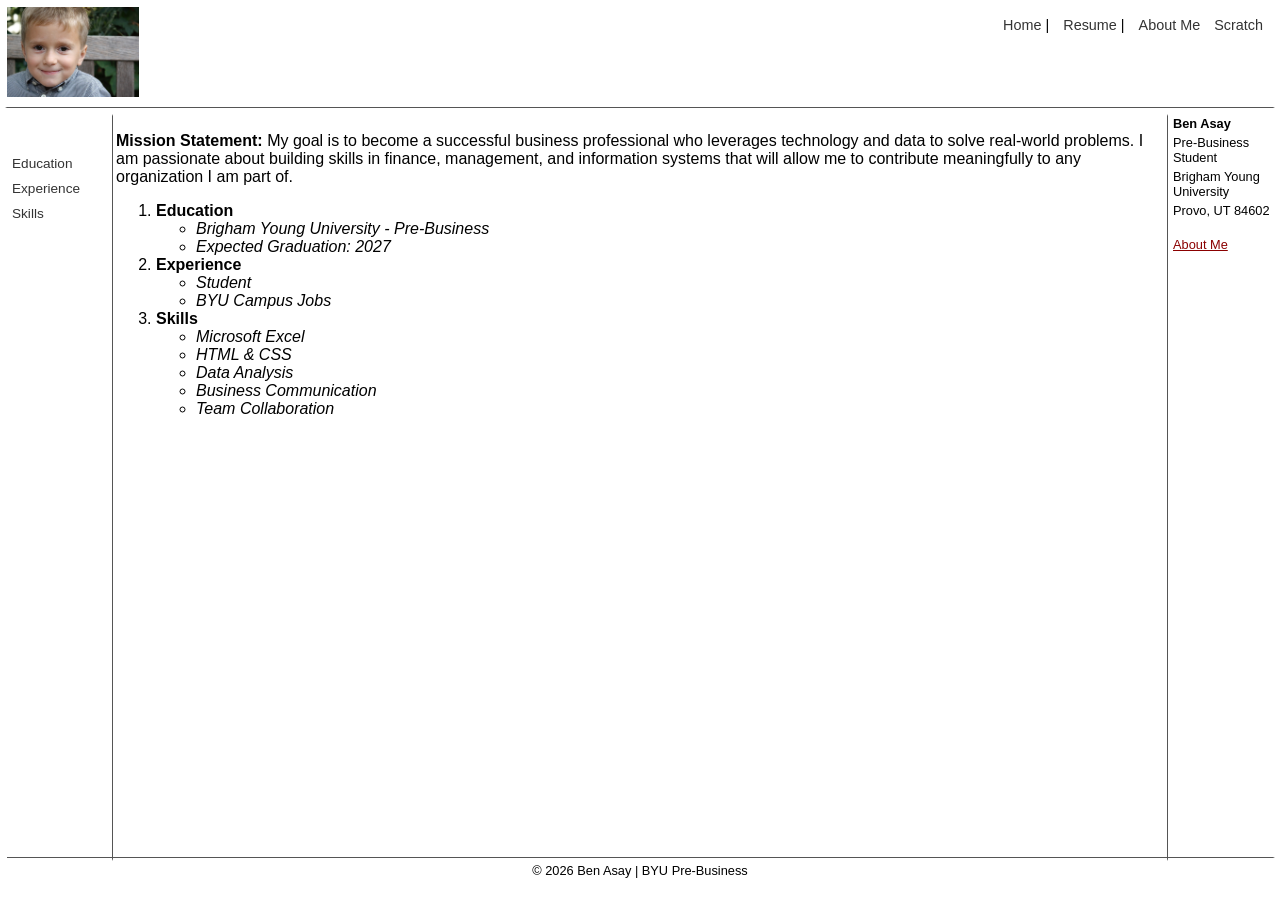
==== index.html @ ce4d87b5 "Add files via upload" ====
<!DOCTYPE html>
<html>
  <head>
    <title>Ben Asay - Home</title>
    <link rel="stylesheet" href="styles/layoutstyles.css">
    <link rel="stylesheet" href="styles/styles.css">
  </head>
  <body>

    <!-- Header -->
    <div class="common header">
      <img src="images/ben.png" alt="Ben Asay" height="90">
      <nav>
        <a href="index.html">Home</a> |
        <a href="resume.html">Resume</a> |
        <a href="aboutme.html">About Me</a>
        <a href="scratch.html">Scratch
        </a>
      </nav>
    </div>

    <!-- Left Menu -->
    <div class="common leftmenu">
      <a href="#education">Education</a>
      <a href="#experience">Experience</a>
      <a href="#skills">Skills</a>
    </div>

    <!-- Main Body -->
    <div class="common mainbody">
      <p>
        <strong>Mission Statement:</strong> My goal is to become a successful business professional
        who leverages technology and data to solve real-world problems. I am passionate about
        building skills in finance, management, and information systems that will allow me to
        contribute meaningfully to any organization I am part of.
      </p>

      <ol>
        <li id="education"><strong>Education</strong>
          <ul>
            <li><em>Brigham Young University - Pre-Business</em></li>
            <li><em>Expected Graduation: 2027</em></li>
          </ul>
        </li>
        <li id="experience"><strong>Experience</strong>
          <ul>
            <li><em>Student</em></li>
            <li><em>BYU Campus Jobs</em></li>
          </ul>
        </li>
        <li id="skills"><strong>Skills</strong>
          <ul>
            <li><em>Microsoft Excel</em></li>
            <li><em>HTML &amp; CSS</em></li>
            <li><em>Data Analysis</em></li>
            <li><em>Business Communication</em></li>
            <li><em>Team Collaboration</em></li>
          </ul>
        </li>
      </ol>
    </div>

    <!-- Right Menu -->
    <div class="common rightmenu">
      <strong>Ben Asay</strong>
      <p>Pre-Business Student</p>
      <p>Brigham Young University</p>
      <p>Provo, UT 84602</p>
      <br>
      <a href="aboutme.html">About Me</a>
    </div>

    <!-- Footer -->
    <div class="common footer">
      &copy; 2026 Ben Asay | BYU Pre-Business
    </div>

  </body>
</html>
---- styles/layoutstyles.css ----
body {
    background-color: #ffffff;
    font-family: Verdana, Geneva, Tahoma, sans-serif;
}

.common {
    border: 2px solid white;
    position: absolute;
}

.header {
    top: 5px;
    left: 5px;
    right: 5px;
    height: 100px;
    z-index: 2;
    border-bottom: solid 1px #555555;
}

.leftmenu {
    top: 114px;
    left: 5px;
    width: 100px;
    bottom: 39px;
    z-index: 1;
    padding-top: 40px;
    border-right: solid 1px #555555;
    padding-left: 5px;
}

.mainbody {
    top: 114px;
    left: 114px;
    right: 114px;
    bottom: 39px;
    padding-right: 5px;
    overflow-y: auto;
}

.rightmenu {
    top: 114px;
    right: 5px;
    width: 100px;
    bottom: 39px;
    border-left: solid 1px #555555;
    padding-left: 5px;
}

.footer {
    bottom: 5px;
    left: 5px;
    right: 5px;
    height: 30px;
    border-top: solid 1px #555555;
    text-align: center;
    font-size: 0.8em;
    padding-top: 5px;
}
---- styles/styles.css ----
a {
    color: #8B0000;
}

a:hover {
    color: #555555;
}

.leftmenu a {
    display: block;
    margin-bottom: 10px;
    text-decoration: none;
    color: #333333;
    font-size: 0.85em;
}

.leftmenu a:hover {
    color: #8B0000;
}

.header nav {
    position: absolute;
    top: 10px;
    right: 10px;
    font-size: 0.9em;
}

.header nav a {
    margin-left: 10px;
    text-decoration: none;
    color: #333;
}

.header nav a:hover {
    color: #8B0000;
}

.rightmenu {
    font-size: 0.8em;
}

.rightmenu p {
    margin: 4px 0;
}

h1, h2, h3 {
    color: #333333;
}
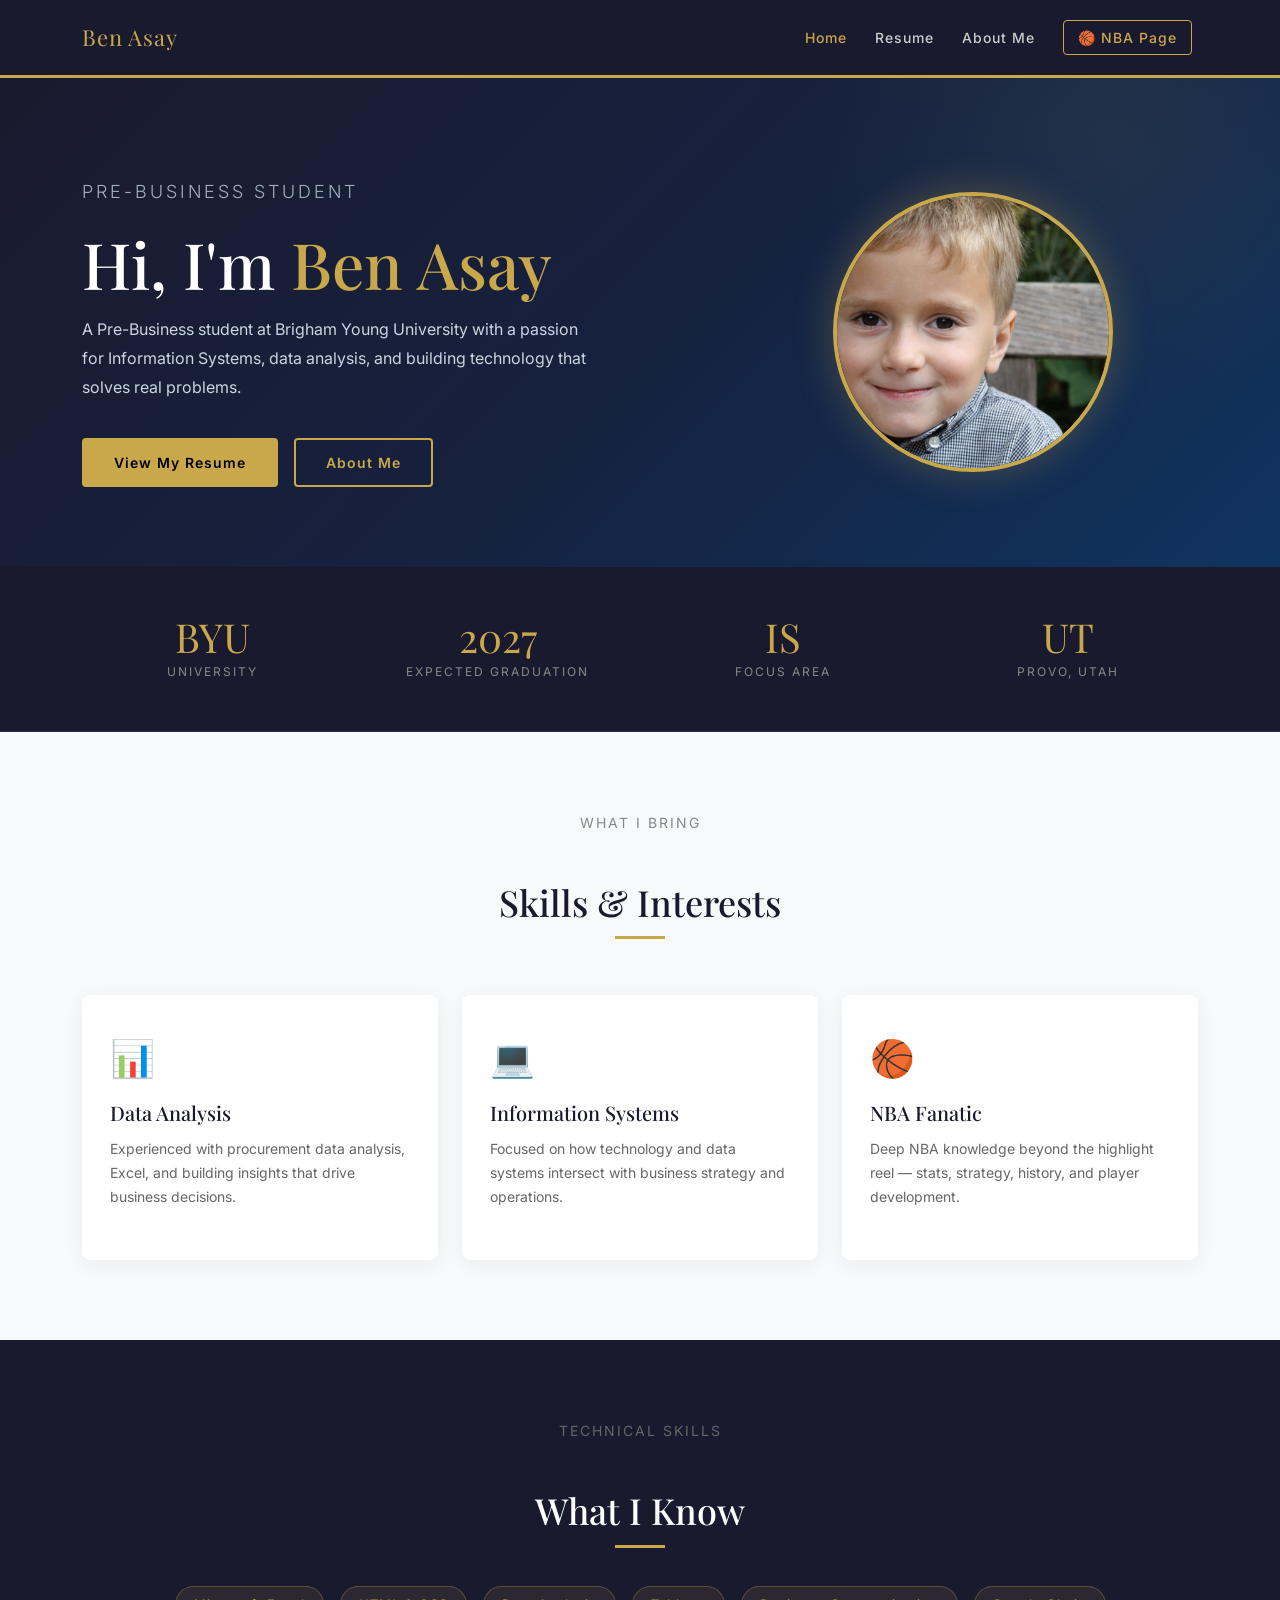
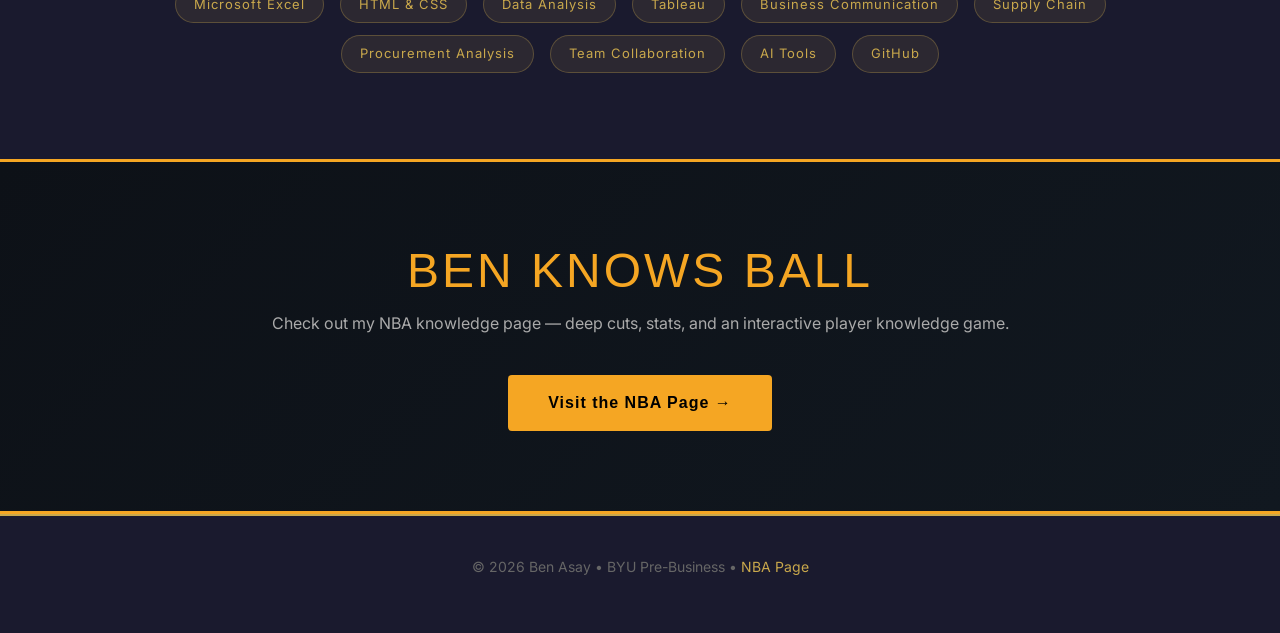
==== commit 47277b8a: "Add files via upload" ====
--- a/index.html
+++ b/index.html
@@ -1,79 +1,318 @@
 <!DOCTYPE html>
-<html>
-  <head>
-    <title>Ben Asay - Home</title>
-    <link rel="stylesheet" href="styles/layoutstyles.css">
-    <link rel="stylesheet" href="styles/styles.css">
-  </head>
-  <body>
-
-    <!-- Header -->
-    <div class="common header">
-      <img src="images/ben.png" alt="Ben Asay" height="90">
-      <nav>
-        <a href="index.html">Home</a> |
-        <a href="resume.html">Resume</a> |
-        <a href="aboutme.html">About Me</a>
-        <a href="scratch.html">Scratch
-        </a>
-      </nav>
-    </div>
-
-    <!-- Left Menu -->
-    <div class="common leftmenu">
-      <a href="#education">Education</a>
-      <a href="#experience">Experience</a>
-      <a href="#skills">Skills</a>
-    </div>
-
-    <!-- Main Body -->
-    <div class="common mainbody">
-      <p>
-        <strong>Mission Statement:</strong> My goal is to become a successful business professional
-        who leverages technology and data to solve real-world problems. I am passionate about
-        building skills in finance, management, and information systems that will allow me to
-        contribute meaningfully to any organization I am part of.
-      </p>
-
-      <ol>
-        <li id="education"><strong>Education</strong>
-          <ul>
-            <li><em>Brigham Young University - Pre-Business</em></li>
-            <li><em>Expected Graduation: 2027</em></li>
-          </ul>
-        </li>
-        <li id="experience"><strong>Experience</strong>
-          <ul>
-            <li><em>Student</em></li>
-            <li><em>BYU Campus Jobs</em></li>
-          </ul>
-        </li>
-        <li id="skills"><strong>Skills</strong>
-          <ul>
-            <li><em>Microsoft Excel</em></li>
-            <li><em>HTML &amp; CSS</em></li>
-            <li><em>Data Analysis</em></li>
-            <li><em>Business Communication</em></li>
-            <li><em>Team Collaboration</em></li>
-          </ul>
-        </li>
-      </ol>
-    </div>
-
-    <!-- Right Menu -->
-    <div class="common rightmenu">
-      <strong>Ben Asay</strong>
-      <p>Pre-Business Student</p>
-      <p>Brigham Young University</p>
-      <p>Provo, UT 84602</p>
-      <br>
-      <a href="aboutme.html">About Me</a>
-    </div>
-
-    <!-- Footer -->
-    <div class="common footer">
-      &copy; 2026 Ben Asay | BYU Pre-Business
-    </div>
-
-  </body>
+<html lang="en">
+<head>
+  <meta charset="UTF-8" />
+  <meta name="viewport" content="width=device-width, initial-scale=1.0"/>
+  <title>Ben Asay | Home</title>
+  <!-- Bootstrap 5 -->
+  <link href="https://cdn.jsdelivr.net/npm/bootstrap@5.3.0/dist/css/bootstrap.min.css" rel="stylesheet"/>
+  <!-- Google Fonts -->
+  <link href="https://fonts.googleapis.com/css2?family=Playfair+Display:wght@700&family=Inter:wght@300;400;500;600&display=swap" rel="stylesheet"/>
+  <link rel="stylesheet" href="styles/styles.css"/>
+  <style>
+    body { font-family: 'Inter', sans-serif; background-color: #f8f9fa; color: #1a1a2e; }
+
+    /* NAV */
+    .navbar { background-color: #1a1a2e !important; border-bottom: 3px solid #c9a84c; padding: 16px 0; }
+    .navbar-brand { font-family: 'Playfair Display', serif; color: #c9a84c !important; font-size: 22px; letter-spacing: 1px; }
+    .nav-link { color: #cccccc !important; font-size: 14px; letter-spacing: 1px; font-weight: 500; margin: 0 6px; transition: color 0.2s; }
+    .nav-link:hover, .nav-link.active { color: #c9a84c !important; }
+    .nav-link.nba-link { color: #c9a84c !important; border: 1px solid #c9a84c; border-radius: 4px; padding: 6px 14px !important; }
+    .nav-link.nba-link:hover { background-color: #c9a84c; color: #000 !important; }
+
+    /* HERO */
+    .hero-section {
+      background: linear-gradient(135deg, #1a1a2e 0%, #16213e 50%, #0f3460 100%);
+      color: white;
+      padding: 100px 0 80px;
+      position: relative;
+      overflow: hidden;
+    }
+    .hero-section::before {
+      content: '';
+      position: absolute;
+      top: -50%;
+      right: -10%;
+      width: 600px;
+      height: 600px;
+      background: radial-gradient(circle, rgba(201,168,76,0.08) 0%, transparent 70%);
+      border-radius: 50%;
+    }
+    .hero-name {
+      font-family: 'Playfair Display', serif;
+      font-size: 64px;
+      color: #ffffff;
+      line-height: 1.1;
+      margin-bottom: 16px;
+    }
+    .hero-name span { color: #c9a84c; }
+    .hero-title {
+      font-size: 18px;
+      color: #a0aec0;
+      letter-spacing: 3px;
+      text-transform: uppercase;
+      font-weight: 300;
+      margin-bottom: 24px;
+    }
+    .hero-description {
+      font-size: 16px;
+      color: #cbd5e0;
+      max-width: 520px;
+      line-height: 1.8;
+      margin-bottom: 36px;
+    }
+    .hero-photo {
+      width: 280px;
+      height: 280px;
+      object-fit: cover;
+      border-radius: 50%;
+      border: 4px solid #c9a84c;
+      box-shadow: 0 0 40px rgba(201,168,76,0.3);
+    }
+    .btn-primary-custom {
+      background-color: #c9a84c;
+      color: #000;
+      border: none;
+      padding: 14px 32px;
+      font-family: 'Inter', sans-serif;
+      font-weight: 600;
+      letter-spacing: 1px;
+      border-radius: 4px;
+      text-decoration: none;
+      display: inline-block;
+      transition: all 0.2s;
+      font-size: 14px;
+    }
+    .btn-primary-custom:hover { background-color: #ffffff; color: #000; }
+    .btn-outline-custom {
+      background-color: transparent;
+      color: #c9a84c;
+      border: 2px solid #c9a84c;
+      padding: 12px 30px;
+      font-weight: 600;
+      letter-spacing: 1px;
+      border-radius: 4px;
+      text-decoration: none;
+      display: inline-block;
+      transition: all 0.2s;
+      font-size: 14px;
+      margin-left: 12px;
+    }
+    .btn-outline-custom:hover { background-color: #c9a84c; color: #000; }
+
+    /* STATS BAR */
+    .stats-bar {
+      background-color: #1a1a2e;
+      padding: 40px 0;
+      border-bottom: 1px solid #2d2d4e;
+    }
+    .stat-item { text-align: center; padding: 10px; }
+    .stat-number { font-family: 'Playfair Display', serif; font-size: 40px; color: #c9a84c; line-height: 1; }
+    .stat-label { font-size: 12px; color: #888; letter-spacing: 2px; text-transform: uppercase; margin-top: 6px; }
+
+    /* SECTIONS */
+    .section-title {
+      font-family: 'Playfair Display', serif;
+      font-size: 36px;
+      color: #1a1a2e;
+      margin-bottom: 8px;
+    }
+    .section-subtitle { color: #888; font-size: 14px; letter-spacing: 2px; text-transform: uppercase; margin-bottom: 48px; }
+    .gold-line { width: 50px; height: 3px; background-color: #c9a84c; margin: 12px 0 32px; }
+
+    /* CARDS */
+    .feature-card {
+      background: #ffffff;
+      border: none;
+      border-radius: 8px;
+      padding: 36px 28px;
+      box-shadow: 0 4px 20px rgba(0,0,0,0.06);
+      transition: transform 0.2s, box-shadow 0.2s;
+      height: 100%;
+    }
+    .feature-card:hover { transform: translateY(-4px); box-shadow: 0 12px 32px rgba(0,0,0,0.1); }
+    .feature-icon { font-size: 36px; margin-bottom: 16px; }
+    .feature-card h4 { font-family: 'Playfair Display', serif; color: #1a1a2e; margin-bottom: 12px; font-size: 20px; }
+    .feature-card p { color: #666; font-size: 14px; line-height: 1.7; }
+
+    /* SKILLS */
+    .skills-section { background-color: #1a1a2e; padding: 80px 0; }
+    .skills-section .section-title { color: #ffffff; }
+    .skills-section .section-subtitle { color: #666; }
+    .skills-section .gold-line { background-color: #c9a84c; }
+    .skill-tag {
+      display: inline-block;
+      background-color: rgba(201,168,76,0.1);
+      border: 1px solid rgba(201,168,76,0.3);
+      color: #c9a84c;
+      padding: 8px 18px;
+      border-radius: 20px;
+      font-size: 13px;
+      margin: 6px;
+      letter-spacing: 1px;
+    }
+
+    /* NBA CTA */
+    .nba-cta {
+      background: linear-gradient(135deg, #0d1117, #111820);
+      padding: 80px 0;
+      border-top: 3px solid #f5a623;
+      border-bottom: 3px solid #f5a623;
+    }
+    .nba-cta h2 { font-family: 'Impact', 'Arial Black', sans-serif; color: #f5a623; font-size: 48px; letter-spacing: 3px; text-transform: uppercase; }
+    .nba-cta p { color: #aaa; font-size: 16px; margin-top: 12px; }
+    .btn-nba { background-color: #f5a623; color: #000; border: none; padding: 16px 40px; font-family: 'Arial Black', sans-serif; font-size: 16px; font-weight: bold; border-radius: 4px; text-decoration: none; display: inline-block; margin-top: 24px; letter-spacing: 1px; transition: all 0.2s; }
+    .btn-nba:hover { background-color: #ffffff; color: #000; }
+
+    /* FOOTER */
+    footer { background-color: #1a1a2e; color: #666; padding: 40px 0; text-align: center; border-top: 2px solid #c9a84c; font-size: 14px; }
+    footer a { color: #c9a84c; text-decoration: none; }
+  </style>
+</head>
+<body>
+
+  <!-- NAVBAR -->
+  <nav class="navbar navbar-expand-lg">
+    <div class="container">
+      <a class="navbar-brand" href="index.html">Ben Asay</a>
+      <button class="navbar-toggler" type="button" data-bs-toggle="collapse" data-bs-target="#navMenu">
+        <span class="navbar-toggler-icon"></span>
+      </button>
+      <div class="collapse navbar-collapse justify-content-end" id="navMenu">
+        <ul class="navbar-nav align-items-center">
+          <li class="nav-item"><a class="nav-link active" href="index.html">Home</a></li>
+          <li class="nav-item"><a class="nav-link" href="resume.html">Resume</a></li>
+          <li class="nav-item"><a class="nav-link" href="aboutme.html">About Me</a></li>
+          <li class="nav-item ms-2"><a class="nav-link nba-link" href="scratch.html">🏀 NBA Page</a></li>
+        </ul>
+      </div>
+    </div>
+  </nav>
+
+  <!-- HERO -->
+  <section class="hero-section">
+    <div class="container">
+      <div class="row align-items-center">
+        <div class="col-lg-7">
+          <p class="hero-title">Pre-Business Student</p>
+          <h1 class="hero-name">Hi, I'm <span>Ben Asay</span></h1>
+          <p class="hero-description">
+            A Pre-Business student at Brigham Young University with a passion for Information Systems,
+            data analysis, and building technology that solves real problems.
+          </p>
+          <a href="resume.html" class="btn-primary-custom">View My Resume</a>
+          <a href="aboutme.html" class="btn-outline-custom">About Me</a>
+        </div>
+        <div class="col-lg-5 text-center mt-5 mt-lg-0">
+          <img src="images/ben.png" alt="Ben Asay" class="hero-photo" />
+        </div>
+      </div>
+    </div>
+  </section>
+
+  <!-- STATS BAR -->
+  <div class="stats-bar">
+    <div class="container">
+      <div class="row">
+        <div class="col-6 col-md-3">
+          <div class="stat-item">
+            <div class="stat-number">BYU</div>
+            <div class="stat-label">University</div>
+          </div>
+        </div>
+        <div class="col-6 col-md-3">
+          <div class="stat-item">
+            <div class="stat-number">2027</div>
+            <div class="stat-label">Expected Graduation</div>
+          </div>
+        </div>
+        <div class="col-6 col-md-3">
+          <div class="stat-item">
+            <div class="stat-number">IS</div>
+            <div class="stat-label">Focus Area</div>
+          </div>
+        </div>
+        <div class="col-6 col-md-3">
+          <div class="stat-item">
+            <div class="stat-number">UT</div>
+            <div class="stat-label">Provo, Utah</div>
+          </div>
+        </div>
+      </div>
+    </div>
+  </div>
+
+  <!-- ABOUT CARDS -->
+  <section style="padding: 80px 0; background-color: #f8f9fa;">
+    <div class="container">
+      <div class="text-center">
+        <p class="section-subtitle">What I Bring</p>
+        <h2 class="section-title">Skills & Interests</h2>
+        <div class="gold-line mx-auto"></div>
+      </div>
+      <div class="row g-4 mt-2">
+        <div class="col-md-4">
+          <div class="feature-card">
+            <div class="feature-icon">📊</div>
+            <h4>Data Analysis</h4>
+            <p>Experienced with procurement data analysis, Excel, and building insights that drive business decisions.</p>
+          </div>
+        </div>
+        <div class="col-md-4">
+          <div class="feature-card">
+            <div class="feature-icon">💻</div>
+            <h4>Information Systems</h4>
+            <p>Focused on how technology and data systems intersect with business strategy and operations.</p>
+          </div>
+        </div>
+        <div class="col-md-4">
+          <div class="feature-card">
+            <div class="feature-icon">🏀</div>
+            <h4>NBA Fanatic</h4>
+            <p>Deep NBA knowledge beyond the highlight reel — stats, strategy, history, and player development.</p>
+          </div>
+        </div>
+      </div>
+    </div>
+  </section>
+
+  <!-- SKILLS -->
+  <section class="skills-section">
+    <div class="container">
+      <div class="text-center">
+        <p class="section-subtitle" style="color:#666;">Technical Skills</p>
+        <h2 class="section-title">What I Know</h2>
+        <div class="gold-line mx-auto"></div>
+      </div>
+      <div class="text-center mt-4">
+        <span class="skill-tag">Microsoft Excel</span>
+        <span class="skill-tag">HTML & CSS</span>
+        <span class="skill-tag">Data Analysis</span>
+        <span class="skill-tag">Tableau</span>
+        <span class="skill-tag">Business Communication</span>
+        <span class="skill-tag">Supply Chain</span>
+        <span class="skill-tag">Procurement Analysis</span>
+        <span class="skill-tag">Team Collaboration</span>
+        <span class="skill-tag">AI Tools</span>
+        <span class="skill-tag">GitHub</span>
+      </div>
+    </div>
+  </section>
+
+  <!-- NBA CTA -->
+  <section class="nba-cta text-center">
+    <div class="container">
+      <h2>BEN KNOWS BALL</h2>
+      <p>Check out my NBA knowledge page — deep cuts, stats, and an interactive player knowledge game.</p>
+      <a href="scratch.html" class="btn-nba">Visit the NBA Page →</a>
+    </div>
+  </section>
+
+  <!-- FOOTER -->
+  <footer>
+    <p>© 2026 Ben Asay &bull; BYU Pre-Business &bull; <a href="scratch.html">NBA Page</a></p>
+  </footer>
+
+  <script src="https://cdn.jsdelivr.net/npm/bootstrap@5.3.0/dist/js/bootstrap.bundle.min.js"></script>
+</body>
 </html>
